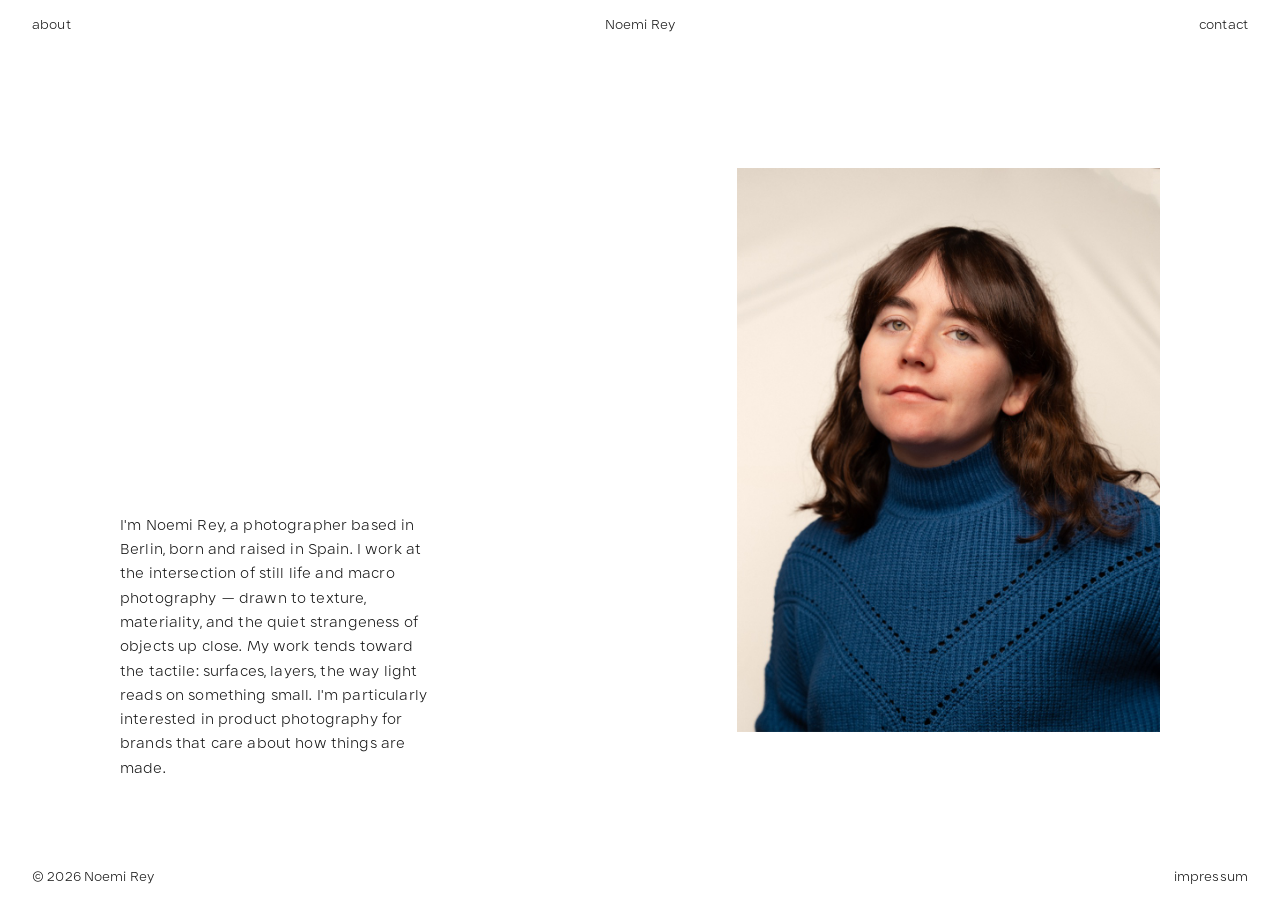
==== noemirey.com/about.html @ 8682de55 "Add files via upload" ====
<!DOCTYPE html>
<html lang="en">
<head>
  <meta charset="UTF-8">
  <meta name="viewport" content="width=device-width, initial-scale=1.0">
  <title>Noemi Rey — About</title>
  <link rel="stylesheet" href="style.css">
</head>
<body>
  <nav>
    <a href="about.html">about</a>
    <a href="index.html" class="nav-title">Noemi Rey</a>
    <a href="contact.html">contact</a>
  </nav>

  <main class="about-layout">
    <div class="about-text">
      <p>I'm Noemi Rey, a photographer based in Berlin, born and raised in Spain.
      I work at the intersection of still life and macro photography — drawn to
      texture, materiality, and the quiet strangeness of objects up close. My
      work tends toward the tactile: surfaces, layers, the way light reads on
      something small. I'm particularly interested in product photography for
      brands that care about how things are made.</p>
    </div>
    <div class="about-portrait">
      <img src="assets/index/portrait.jpg" alt="Noemi Rey">
    </div>
  </main>

  <footer>
    <span>© 2026 Noemi Rey</span>
    <a href="impressum.html">impressum</a>
  </footer>
</body>
</html>
---- noemirey.com/style.css ----
/* ─── Fonts ──────────────────────────────────────────────────────────────── */
@font-face { font-family:'Karst'; src:url('assets/fonts/Karst-Light.woff2') format('woff2'),url('assets/fonts/Karst-Light.ttf') format('truetype'); font-weight:300; }
@font-face { font-family:'Karst'; src:url('assets/fonts/Karst-Regular.woff2') format('woff2'),url('assets/fonts/Karst-Regular.ttf') format('truetype'); font-weight:400; }
@font-face { font-family:'Karst'; src:url('assets/fonts/Karst-Medium.woff2') format('woff2'),url('assets/fonts/Karst-Medium.ttf') format('truetype'); font-weight:500; }
@font-face { font-family:'Karst'; src:url('assets/fonts/Karst-Bold.woff2') format('woff2'),url('assets/fonts/Karst-Bold.ttf') format('truetype'); font-weight:700; }
@font-face { font-family:'Karst'; src:url('assets/fonts/Karst-ExtraBold.woff2') format('woff2'),url('assets/fonts/Karst-ExtraBold.ttf') format('truetype'); font-weight:800; }

/* ─── Reset ───────────────────────────────────────────────────────────────── */
*, *::before, *::after { box-sizing: border-box; margin: 0; padding: 0; }

/* ─── Tokens ──────────────────────────────────────────────────────────────── */
:root {
  --nav-h:    48px;
  --footer-h: 48px;
  --margin:   120px;
  --gap:      10px;
  --col-w:    14vw;
  --inner-h:  calc(100vh - 2 * var(--margin) - var(--nav-h) - var(--footer-h));
}

/* ─── Base ────────────────────────────────────────────────────────────────── */
html { font-size: 14.3px; }

body {
  font-family: 'Karst', Georgia, serif;
  font-weight: 300;
  background: #fff;
  color: #111;
  overflow: hidden;
}

a { color: inherit; text-decoration: none; }

/* ─── Nav ─────────────────────────────────────────────────────────────────── */
nav {
  position: fixed;
  inset: 0 0 auto 0;
  z-index: 100;
  height: var(--nav-h);
  display: flex;
  align-items: center;
  justify-content: space-between;
  padding: 0 32px;
  background: #fff;
  font-size: 13px;
  font-weight: 300;
  letter-spacing: 0.01em;
}
nav a { transition: opacity .2s; }
nav a:hover { opacity: .4; }
.nav-title { position: absolute; left: 50%; transform: translateX(-50%); }

/* ─── Footer ──────────────────────────────────────────────────────────────── */
footer {
  position: fixed;
  inset: auto 0 0 0;
  z-index: 100;
  height: var(--footer-h);
  display: flex;
  align-items: center;
  justify-content: space-between;
  padding: 0 32px;
  background: #fff;
  font-size: 13px;
  font-weight: 300;
  letter-spacing: 0.01em;
}
footer a { transition: opacity .2s; }
footer a:hover { opacity: .4; }

/* ═══════════════════════════════════════════════════════════════════════════
   INDEX GALLERY
   One obra per viewport. Scroll-snap centers each obra.
   Smooth scroll for gentle feel.
═══════════════════════════════════════════════════════════════════════════ */
.index-gallery {
  height: 100vh;
  overflow-y: scroll;
  overflow-x: hidden;
  scroll-snap-type: y mandatory;
  scroll-behavior: smooth;
}

/* Every obra: full viewport height, content centered */
.obra {
  display: flex;
  justify-content: center;
  align-items: center;
  width: 100%;
  height: 100vh;
  flex-shrink: 0;
  padding: var(--nav-h) var(--col-w) var(--footer-h);  /* top clears nav, bottom clears footer, sides set column */
  scroll-snap-align: center;
  scroll-snap-stop: normal;              /* normal = smooth deceleration */
}

/* Images inside obra */
.obra img {
  display: block;
  width: 100%;
  height: 100%;
  object-fit: cover;
}
.obra a { display: block; overflow: hidden; transition: opacity .25s; }
.obra a:hover { opacity: .85; }

/* ── Individual image sizes */
.obra__s23    { aspect-ratio: 3/4; width: calc((100vw - 2*var(--col-w)) / 3); }
.obra__s23--xs { aspect-ratio: 3/4; width: calc((100vw - 2*var(--col-w)) / 3 * 0.9); }
.obra__s23--l  { aspect-ratio: 3/4; width: calc((100vw - 2*var(--col-w)) / 3 * 1.05); }
.obra__s32    { aspect-ratio: 3/2; width: calc((100vw - 2*var(--col-w)) * 0.6); }

/* ── Fila 2: trio */
.obra__trio {
  display: grid;
  grid-template-columns: 1fr 1fr 1fr;
  gap: 52px;
  width: calc(100vw - 2*var(--col-w));
}
.obra__trio a { aspect-ratio: 3/4; }

/* ── Fila 5: duo — both images same height, widths from ratio
   H × (4/3 + 3/4) = H × 25/12 = ref_width - gap
   H = (ref_width - gap) × 12/25   × 1.15 scale */
.obra__duo {
  display: flex;
  align-items: center;
  gap: var(--col-w);
  overflow: visible;
}
.obra__duo a {
  display: block;
  overflow: hidden;
  flex: 0 0 auto;
  height: calc((100vw - 3*var(--col-w)) * 12 / 25 * 1.15);
  transition: opacity .25s;
}
.obra__duo a:hover { opacity: .85; }
.obra__duo--land { aspect-ratio: 4/3; width: auto; }
.obra__duo--port { aspect-ratio: 3/4; width: auto; }
.obra__duo img   { display: block; width: 100%; height: 100%; object-fit: cover; }

/* ── Fila 6: XXL bleed — original width, section taller than viewport.
   scroll-snap disabled on this section (JS toggles it). */
.obra--bleed {
  align-items: flex-start;
  /* Same horizontal padding as other obras */
  padding: 0 var(--col-w);
  /* Height = image natural height + same top/bottom margin as other obras.
     Other obras are 100vh with content centered → margin each side ≈ (100vh - img_h) / 2.
     For bleed we add an explicit top and bottom gap equal to half a viewport
     so the entry/exit feel identical to other rows. */
  padding-top: calc(25vh - var(--nav-h) / 4);
  padding-bottom: 25vh;
  height: auto;
  min-height: 100vh;
}
.obra__xxl {
  aspect-ratio: 3/4;
  width: calc((100vw - 2*var(--col-w)) * 1.05);
  overflow: hidden;
  flex-shrink: 0;
}
.obra__xxl img { display: block; width: 100%; height: 100%; object-fit: cover; }

/* When snap is disabled on the gallery, free scroll is active */
.index-gallery.snap-off {
  scroll-snap-type: none;
}

/* ═══════════════════════════════════════════════════════════════════════════
   PROJECT PAGES — fixed full-viewport frame, no scroll
═══════════════════════════════════════════════════════════════════════════ */
.project-layout {
  position: fixed;
  inset: 0;
  display: flex;
  align-items: center;
  justify-content: space-between;
  padding: var(--margin);
  overflow: hidden;
  background: #fff;
}

/* ── Thumb column (project-01, 02)
   3 rows of 3:4 portrait, 2 thumbs per row.
   3 × (w × 4/3) + 2 × gap = inner-h  →  w = (inner-h - 2×gap) / 4  */
.project-thumbs {
  flex: 0 0 auto;
  height: var(--inner-h);
  display: flex;
  flex-direction: column;
  gap: var(--gap);
}
.thumb-row {
  flex: 0 0 auto;
  display: flex;
  gap: var(--gap);
}
.thumb {
  display: block;
  overflow: hidden;
  cursor: pointer;
  flex: 0 0 auto;
  width: calc((var(--inner-h) - 2*var(--gap)) / 4);
}
.thumb.is-portrait  { aspect-ratio: 3/4; }
.thumb.is-landscape { aspect-ratio: 4/3; }
.thumb img {
  display: block; width: 100%; height: 100%; object-fit: cover; transition: opacity .2s;
}
.thumb:hover img, .thumb.active img { opacity: .65; }

/* ── project-03 thumb layout
   Left col:  6 × 3:2  →  h = (inner-h - 5×gap)/6,  w = h×3/2
   Right col: 3 × 2:3  →  h = (inner-h - 2×gap)/3,  w = h×2/3  */
.project-thumbs--p03 {
  flex: 0 0 auto;
  height: var(--inner-h);
  display: flex;
  gap: var(--gap);
}
.thumb-col--land {
  display: flex;
  flex-direction: column;
  gap: var(--gap);
  height: 100%;
  width: calc((var(--inner-h) - 5*var(--gap)) / 6 * 3 / 2);
}
.thumb-col--land .thumb {
  width: 100%;
  height: calc((var(--inner-h) - 5*var(--gap)) / 6);
  aspect-ratio: 3/2;
}
.thumb-col--port {
  display: flex;
  flex-direction: column;
  gap: var(--gap);
  height: 100%;
  width: calc((var(--inner-h) - 2*var(--gap)) / 3 * 2 / 3);
}
.thumb-col--port .thumb {
  width: 100%;
  height: calc((var(--inner-h) - 2*var(--gap)) / 3);
  aspect-ratio: 2/3;
}

/* ── Spacer + featured */
.project-spacer { flex: 1 1 auto; }

.project-featured {
  flex: 0 0 auto;
  height: var(--inner-h);
  display: flex;
  align-items: center;
}
.featured-box {
  height: 100%;
  width: auto;
  overflow: hidden;
  transition: aspect-ratio .3s ease;
}
.featured-box.is-portrait  { aspect-ratio: 3/4; }
.featured-box.is-landscape { aspect-ratio: 3/2; }
.featured-box img {
  display: block; width: 100%; height: 100%; object-fit: cover; transition: opacity .15s;
}
.featured-box img.is-loading { opacity: 0; }

/* project-03: restore 2:3 and 3:2 ratios */
.p03 .featured-box.is-portrait  { aspect-ratio: 2/3; }
.p03 .featured-box.is-landscape { aspect-ratio: 3/2; }

/* project-04: 1 landscape (3:2) solo row + 7 portrait (2:3) thumbs, 4 rows
   landscape_h + 4×portrait_h + 4×gap = inner-h, both share width w
   w×2/3 + 4×(w×3/2) + 4×gap = inner-h  →  w = (inner-h - 4×gap) × 3/20 */
.p04 .thumb              { width: calc((var(--inner-h) - 4*var(--gap)) * 3 / 20); }
.p04 .thumb.is-portrait  { aspect-ratio: 2/3; }
.p04 .thumb.is-landscape { aspect-ratio: 3/2; }
.p04 .featured-box.is-portrait { aspect-ratio: 2/3; }

/* ═══════════════════════════════════════════════════════════════════════════
   ABOUT
═══════════════════════════════════════════════════════════════════════════ */
.about-layout {
  position: fixed;
  inset: 0;
  display: flex;
  align-items: center;
  justify-content: space-between;
  padding: var(--margin);
  background: #fff;
}

/* Text: bottom-left, like thumb column lower area */
.about-text {
  align-self: flex-end;
  padding-bottom: 0;
  max-width: 320px;
}
.about-text p {
  font-weight: 300;
  line-height: 1.7;
  letter-spacing: .01em;
}

/* Portrait: same position/size as project featured viewer */
.about-portrait {
  flex: 0 0 auto;
  height: var(--inner-h);
  display: flex;
  align-items: center;
}
.about-portrait img {
  display: block;
  height: 100%;
  width: auto;
  aspect-ratio: 3/4;
  object-fit: cover;
}

/* ═══════════════════════════════════════════════════════════════════════════
   CONTACT
═══════════════════════════════════════════════════════════════════════════ */
.contact-layout {
  position: fixed;
  inset: 0;
  display: flex;
  align-items: flex-end;
  justify-content: center;
  padding-bottom: var(--margin);
}
.contact-layout a {
  font-size: 1.5rem;   /* 50% larger than base (1rem = 14.3px → 1.5rem = 21.45px) */
  font-weight: 300;
  letter-spacing: .01em;
  border-bottom: 1px solid #111;
  padding-bottom: 2px;
  transition: opacity .2s;
}
.contact-layout a:hover { opacity: .4; }

/* ═══════════════════════════════════════════════════════════════════════════
   IMPRESSUM
═══════════════════════════════════════════════════════════════════════════ */
.impressum-layout {
  min-height: 100vh;
  padding: calc(var(--nav-h) + var(--margin)) var(--margin) var(--margin);
  max-width: 560px;
}
.impressum-layout h1 {
  font-size: 1.3rem;
  font-weight: 500;
  margin-bottom: 24px;
}
.impressum-layout h2 {
  font-size: 1rem;
  font-weight: 500;
  margin: 28px 0 8px;
}
.impressum-layout p {
  font-weight: 300;
  line-height: 1.7;
  letter-spacing: .01em;
  margin-bottom: 4px;
}
.impressum-layout a { border-bottom: 1px solid currentColor; transition: opacity .2s; }
.impressum-layout a:hover { opacity: .4; }


/* ═══════════════════════════════════════════════════════════════════════════
   RESPONSIVE - TABLET (Landscape & Portrait up to 1024px)
═══════════════════════════════════════════════════════════════════════════ */
@media (max-width: 1024px) {
  :root {
    --margin: 60px;
    --col-w: 8vw;
  }
  .obra__trio {
    gap: 20px;
  }
  .project-layout, .about-layout {
    padding: var(--margin);
  }
  nav, footer {
    padding: 0 24px;
  }

  /* Alturas dinámicas para centrado perfecto ignorando la UI de Safari/Chrome */
  .index-gallery {
    height: 100vh;
    height: 100dvh;
  }
  .obra {
    height: 100vh;
    height: 100dvh;
  }
  .obra--bleed {
    min-height: 100vh;
    min-height: 100dvh;
  }
}

/* ═══════════════════════════════════════════════════════════════════════════
   RESPONSIVE - MOBILE (max-width: 768px)
═══════════════════════════════════════════════════════════════════════════ */
@media (max-width: 768px) {
  :root {
    --margin: 24px;
    --nav-h: 60px;
    --footer-h: 40px;
  }

  nav, footer {
    padding: 0 20px;
  }

  /* --- INDEX GALLERY --- */
  .obra {
    padding: var(--nav-h) 20px var(--footer-h);
  }
  
  /* Restricciones cruzadas de max-height y max-width para garantizar 
     que nunca desbordan ni en vertical ni en horizontal (landscape) */
  .obra__s23 { 
    width: 85vw; 
    max-height: calc(100vh - var(--nav-h) - 40px);
    max-width: calc((100vh - var(--nav-h) - 40px) * 3 / 4);
    max-height: calc(100dvh - var(--nav-h) - 40px);
    max-width: calc((100dvh - var(--nav-h) - 40px) * 3 / 4);
  }
  .obra__s23--xs { 
    width: 65vw; 
    max-height: calc(80vh - var(--nav-h) - 40px);
    max-width: calc((80vh - var(--nav-h) - 40px) * 3 / 4);
    max-height: calc(80dvh - var(--nav-h) - 40px);
    max-width: calc((80dvh - var(--nav-h) - 40px) * 3 / 4);
  }
  .obra__s23--l { 
    width: 95vw; 
    max-height: calc(100vh - var(--nav-h) - 20px);
    max-width: calc((100vh - var(--nav-h) - 20px) * 3 / 4);
    max-height: calc(100dvh - var(--nav-h) - 20px);
    max-width: calc((100dvh - var(--nav-h) - 20px) * 3 / 4);
  }
  .obra__s32 { 
    width: 95vw; 
    max-height: calc(100vh - var(--nav-h) - 40px);
    max-width: calc((100vh - var(--nav-h) - 40px) * 3 / 2);
    max-height: calc(100dvh - var(--nav-h) - 40px);
    max-width: calc((100dvh - var(--nav-h) - 40px) * 3 / 2);
  }

  /* Trio: Scroll horizontal nativo */
  .obra__trio {
    display: flex;
    width: 100vw;
    overflow-x: auto;
    padding: 0 20px;
    gap: 16px;
    scroll-snap-type: x mandatory;
    align-items: center;
  }
  .obra__trio a {
    flex: 0 0 75vw;
    max-height: calc(100vh - var(--nav-h) - 40px);
    max-height: calc(100dvh - var(--nav-h) - 40px);
    scroll-snap-align: center;
  }

  /* Duo: Apilado vertical ajustado para no romper el aspecto horizontal */
  .obra__duo {
    flex-direction: column;
    width: 100%;
    gap: 16px;
    justify-content: center;
    align-items: center;
  }
  .obra__duo a {
    width: 85vw;
    height: auto;
    max-height: calc((100vh - var(--nav-h) - 40px) / 2);
    max-height: calc((100dvh - var(--nav-h) - 40px) / 2);
  }

  .obra--bleed {
    padding-left: 0;
    padding-right: 0;
  }
  .obra__xxl {
    width: 100vw;
  }

  /* --- PROJECT PAGES --- */
  .project-layout {
    flex-direction: column;
    padding: calc(var(--nav-h) + 20px) 20px var(--footer-h);
    justify-content: flex-start;
  }
  
  .project-featured {
    width: 100%;
    height: 55vh;
    height: 55dvh;
    margin-bottom: 20px;
    justify-content: center;
  }
  .featured-box {
    height: 100%;
    width: 100%;
    display: flex;
    justify-content: center;
  }
  .featured-box img {
    width: 100%;
    height: 100%;
    object-fit: contain;
  }

  .project-spacer {
    display: none;
  }

  /* Thumbs: Wrapper flex centrado. 
     Al ocupar 100% copia milimetricamente los márgenes del featured-box */
  .project-thumbs, .project-thumbs--p03 {
    flex-direction: row;
    flex-wrap: wrap; 
    justify-content: center;
    align-items: center;
    width: 100%;
    height: auto;
    padding-bottom: 10px;
    gap: 10px;
  }
  .thumb-row {
    flex-direction: row;
    justify-content: center;
    gap: 10px;
  }
  .thumb {
    width: auto;
    height: 60px;
  }

  .thumb-col--land, .thumb-col--port {
    flex-direction: row;
    flex-wrap: wrap;
    justify-content: center;
    height: auto;
    width: auto;
  }
  .thumb-col--land .thumb, .thumb-col--port .thumb {
    height: 60px;
    width: auto;
  }
  .p04 .thumb {
    height: 60px;
    width: auto;
  }

  /* --- ABOUT PAGE --- */
  .about-layout {
    position: static;
    flex-direction: column;
    padding: calc(var(--nav-h) + 40px) 20px 40px;
    height: auto;
    min-height: 100vh;
    min-height: 100dvh;
    justify-content: flex-start;
    gap: 40px;
  }
  .about-portrait {
    order: 1;
    width: 100%;
    height: auto;
    justify-content: center;
  }
  .about-portrait img {
    width: 100%;
    height: auto;
    max-height: 50vh;
    max-height: 50dvh;
  }
  .about-text {
    order: 2;
    max-width: 100%;
  }

  /* --- CONTACT PAGE --- */
  .contact-layout {
    padding-bottom: 60px;
  }

  /* --- IMPRESSUM PAGE --- */
  .impressum-layout {
    padding: calc(var(--nav-h) + 40px) 20px 40px;
    max-width: 100%;
  }
}
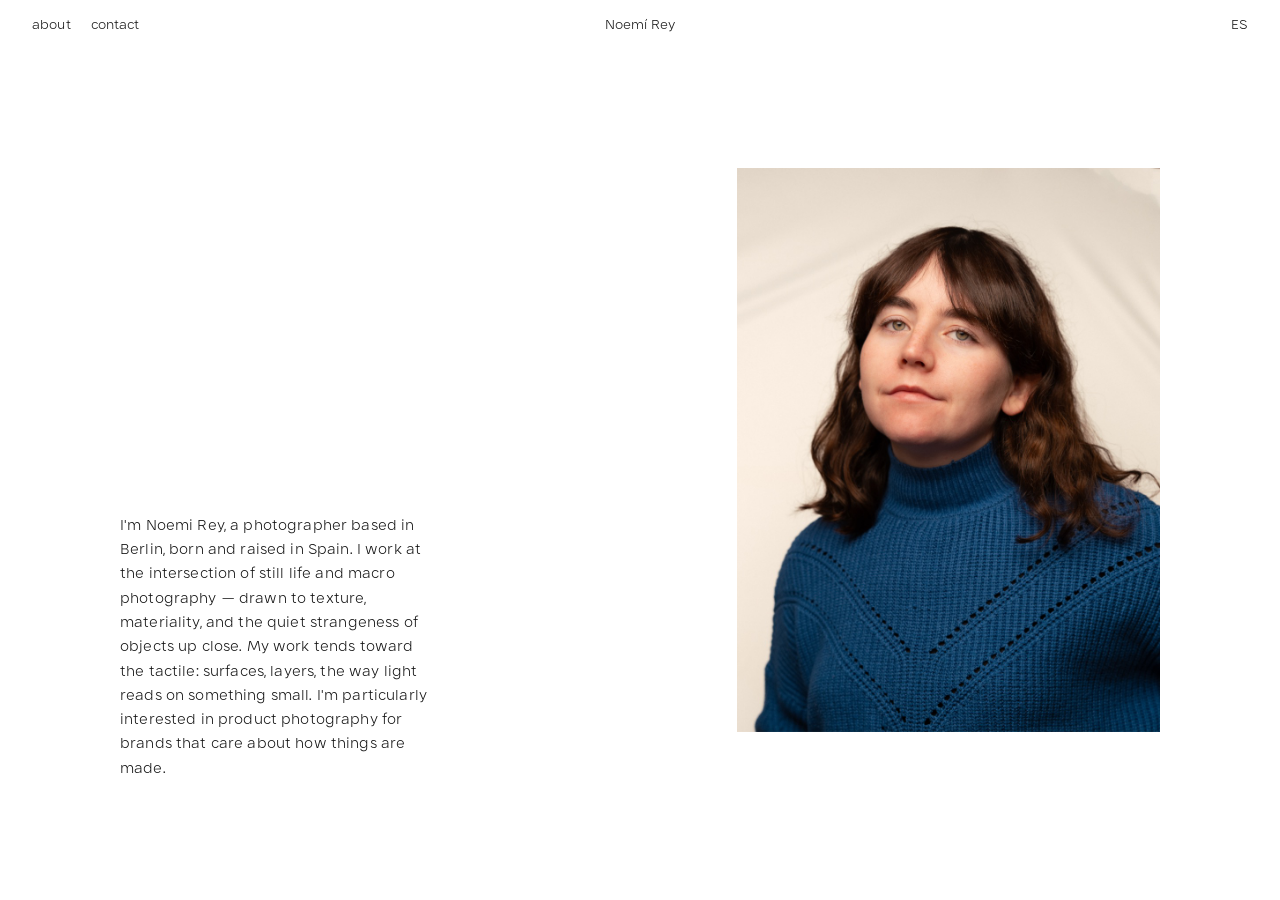
==== commit d3091982: "feat: rebuild home as wedding photography page Replaces the still life scroll-snap gallery with a lo" ====
--- a/noemirey.com/about.html
+++ b/noemirey.com/about.html
@@ -3,14 +3,29 @@
 <head>
   <meta charset="UTF-8">
   <meta name="viewport" content="width=device-width, initial-scale=1.0">
-  <title>Noemi Rey — About</title>
+  <title>Noemí Rey — About</title>
+  <meta property="og:type" content="website">
+  <meta property="og:title" content="Noemí Rey — Wedding Photographer in Ibiza">
+  <meta property="og:description" content="Documentary wedding photography in Ibiza. Warm, cinematic, honest.">
+  <meta property="og:url" content="https://noemirey.com/about.html">
+  <meta property="og:image" content="https://noemirey.com/assets/wedding/hero.jpg">
+  <meta name="twitter:card" content="summary_large_image">
+  <meta name="twitter:image" content="https://noemirey.com/assets/wedding/hero.jpg">
+  <link rel="icon" href="assets/favicon.ico" sizes="48x48">
+  <link rel="icon" type="image/svg+xml" href="assets/favicon.svg">
+  <link rel="apple-touch-icon" href="assets/apple-touch-icon.png">
   <link rel="stylesheet" href="style.css">
 </head>
 <body>
   <nav>
-    <a href="about.html">about</a>
-    <a href="index.html" class="nav-title">Noemi Rey</a>
-    <a href="contact.html">contact</a>
+    <div class="nav-left">
+      <a href="about.html">about</a>
+      <a href="contact.html">contact</a>
+    </div>
+    <a href="index.html" class="nav-title">Noemí Rey</a>
+    <div class="nav-right">
+      <span class="nav-lang">ES</span>
+    </div>
   </nav>
 
   <main class="about-layout">
--- a/noemirey.com/style.css
+++ b/noemirey.com/style.css
@@ -1,8 +1,6 @@
 /* ─── Fonts ──────────────────────────────────────────────────────────────── */
+/* Only Light (300) and ExtraBold (800) files exist in assets/fonts */
 @font-face { font-family:'Karst'; src:url('assets/fonts/Karst-Light.woff2') format('woff2'),url('assets/fonts/Karst-Light.ttf') format('truetype'); font-weight:300; }
-@font-face { font-family:'Karst'; src:url('assets/fonts/Karst-Regular.woff2') format('woff2'),url('assets/fonts/Karst-Regular.ttf') format('truetype'); font-weight:400; }
-@font-face { font-family:'Karst'; src:url('assets/fonts/Karst-Medium.woff2') format('woff2'),url('assets/fonts/Karst-Medium.ttf') format('truetype'); font-weight:500; }
-@font-face { font-family:'Karst'; src:url('assets/fonts/Karst-Bold.woff2') format('woff2'),url('assets/fonts/Karst-Bold.ttf') format('truetype'); font-weight:700; }
 @font-face { font-family:'Karst'; src:url('assets/fonts/Karst-ExtraBold.woff2') format('woff2'),url('assets/fonts/Karst-ExtraBold.ttf') format('truetype'); font-weight:800; }
 
 /* ─── Reset ───────────────────────────────────────────────────────────────── */
@@ -16,6 +14,8 @@
   --gap:      10px;
   --col-w:    14vw;
   --inner-h:  calc(100vh - 2 * var(--margin) - var(--nav-h) - var(--footer-h));
+  --wh-margin: clamp(24px, 6vw, 80px);
+  --serif: 'Cormorant Garamond', Georgia, serif;
 }
 
 /* ─── Base ────────────────────────────────────────────────────────────────── */
@@ -26,7 +26,7 @@
   font-weight: 300;
   background: #fff;
   color: #111;
-  overflow: hidden;
+  overflow-x: hidden; /* was overflow:hidden — fixed so wedding home scrolls correctly */
 }
 
 a { color: inherit; text-decoration: none; }
@@ -49,12 +49,12 @@
 nav a { transition: opacity .2s; }
 nav a:hover { opacity: .4; }
 .nav-title { position: absolute; left: 50%; transform: translateX(-50%); }
+.nav-left { display: flex; gap: 20px; }
+.nav-right { display: flex; align-items: center; }
+.nav-lang { cursor: default; }
 
 /* ─── Footer ──────────────────────────────────────────────────────────────── */
 footer {
-  position: fixed;
-  inset: auto 0 0 0;
-  z-index: 100;
   height: var(--footer-h);
   display: flex;
   align-items: center;
@@ -69,103 +69,191 @@
 footer a:hover { opacity: .4; }
 
 /* ═══════════════════════════════════════════════════════════════════════════
-   INDEX GALLERY
-   One obra per viewport. Scroll-snap centers each obra.
-   Smooth scroll for gentle feel.
+   WEDDING HOME
 ═══════════════════════════════════════════════════════════════════════════ */
-.index-gallery {
-  height: 100vh;
-  overflow-y: scroll;
-  overflow-x: hidden;
-  scroll-snap-type: y mandatory;
-  scroll-behavior: smooth;
-}
-
-/* Every obra: full viewport height, content centered */
-.obra {
-  display: flex;
-  justify-content: center;
-  align-items: center;
+.wh {
+  padding-top: var(--nav-h);
+}
+
+/* ── Hero */
+.wh-hero {
+  position: relative;
   width: 100%;
-  height: 100vh;
-  flex-shrink: 0;
-  padding: var(--nav-h) var(--col-w) var(--footer-h);  /* top clears nav, bottom clears footer, sides set column */
-  scroll-snap-align: center;
-  scroll-snap-stop: normal;              /* normal = smooth deceleration */
-}
-
-/* Images inside obra */
-.obra img {
-  display: block;
+  height: 88vh;
+  overflow: hidden;
+}
+.wh-hero img {
   width: 100%;
   height: 100%;
   object-fit: cover;
-}
-.obra a { display: block; overflow: hidden; transition: opacity .25s; }
-.obra a:hover { opacity: .85; }
-
-/* ── Individual image sizes */
-.obra__s23    { aspect-ratio: 3/4; width: calc((100vw - 2*var(--col-w)) / 3); }
-.obra__s23--xs { aspect-ratio: 3/4; width: calc((100vw - 2*var(--col-w)) / 3 * 0.9); }
-.obra__s23--l  { aspect-ratio: 3/4; width: calc((100vw - 2*var(--col-w)) / 3 * 1.05); }
-.obra__s32    { aspect-ratio: 3/2; width: calc((100vw - 2*var(--col-w)) * 0.6); }
-
-/* ── Fila 2: trio */
-.obra__trio {
+  object-position: center 30%;
+  display: block;
+}
+.wh-hero__title {
+  position: absolute;
+  bottom: 0;
+  left: 0;
+  right: 0;
+  padding: 0 var(--wh-margin) 48px;
+  font-family: var(--serif);
+  font-style: italic;
+  font-weight: 400;
+  font-size: clamp(2.6rem, 5.2vw, 5rem);
+  line-height: 1.05;
+  color: #111;
+}
+.wh-hero__title em { font-style: italic; }
+
+/* ── Intro */
+.wh-intro {
+  max-width: 540px;
+  margin: 72px auto;
+  padding: 0 var(--wh-margin);
+  text-align: center;
+}
+.wh-intro__tagline {
+  font-size: 0.9rem;
+  letter-spacing: 0.04em;
+  margin-bottom: 28px;
+}
+.wh-intro p {
+  font-size: 0.9rem;
+  line-height: 1.8;
+  letter-spacing: 0.01em;
+}
+.wh-intro p + p { margin-top: 16px; }
+
+/* ── Trio */
+.wh-trio {
   display: grid;
   grid-template-columns: 1fr 1fr 1fr;
-  gap: 52px;
-  width: calc(100vw - 2*var(--col-w));
-}
-.obra__trio a { aspect-ratio: 3/4; }
-
-/* ── Fila 5: duo — both images same height, widths from ratio
-   H × (4/3 + 3/4) = H × 25/12 = ref_width - gap
-   H = (ref_width - gap) × 12/25   × 1.15 scale */
-.obra__duo {
-  display: flex;
-  align-items: center;
-  gap: var(--col-w);
-  overflow: visible;
-}
-.obra__duo a {
+  gap: 6px;
+  padding: 0 var(--wh-margin);
+  margin-bottom: 96px;
+}
+.wh-trio__item {
+  overflow: hidden;
+  aspect-ratio: 3/4;
+}
+.wh-trio__item img {
+  width: 100%;
+  height: 100%;
+  object-fit: cover;
   display: block;
+}
+
+/* ── Based in Ibiza */
+.wh-based {
+  text-align: center;
+  max-width: 400px;
+  margin: 0 auto 96px;
+  padding: 0 24px;
+}
+.wh-based__heading {
+  font-size: 0.9rem;
+  font-weight: 300;
+  letter-spacing: 0.05em;
+  margin-bottom: 24px;
+}
+.wh-based p {
+  font-size: 0.9rem;
+  line-height: 1.8;
+  letter-spacing: 0.01em;
+}
+
+/* ── Moment sections (Getting ready / Ceremony / Dinner and party) */
+.wh-moment {
+  display: grid;
+  grid-template-columns: 1fr 1fr;
+  grid-template-areas: "img text";
+  margin-bottom: 80px;
+  padding: 0 var(--wh-margin);
+  align-items: center;
+  gap: 0;
+}
+.wh-moment--img-right {
+  grid-template-areas: "text img";
+}
+.wh-moment__img {
+  grid-area: img;
   overflow: hidden;
-  flex: 0 0 auto;
-  height: calc((100vw - 3*var(--col-w)) * 12 / 25 * 1.15);
-  transition: opacity .25s;
-}
-.obra__duo a:hover { opacity: .85; }
-.obra__duo--land { aspect-ratio: 4/3; width: auto; }
-.obra__duo--port { aspect-ratio: 3/4; width: auto; }
-.obra__duo img   { display: block; width: 100%; height: 100%; object-fit: cover; }
-
-/* ── Fila 6: XXL bleed — original width, section taller than viewport.
-   scroll-snap disabled on this section (JS toggles it). */
-.obra--bleed {
-  align-items: flex-start;
-  /* Same horizontal padding as other obras */
-  padding: 0 var(--col-w);
-  /* Height = image natural height + same top/bottom margin as other obras.
-     Other obras are 100vh with content centered → margin each side ≈ (100vh - img_h) / 2.
-     For bleed we add an explicit top and bottom gap equal to half a viewport
-     so the entry/exit feel identical to other rows. */
-  padding-top: calc(25vh - var(--nav-h) / 4);
-  padding-bottom: 25vh;
-  height: auto;
-  min-height: 100vh;
-}
-.obra__xxl {
+}
+.wh-moment__img img {
+  width: 100%;
   aspect-ratio: 3/4;
-  width: calc((100vw - 2*var(--col-w)) * 1.05);
+  object-fit: cover;
+  display: block;
+}
+.wh-moment__text {
+  grid-area: text;
+  display: flex;
+  flex-direction: column;
+  align-items: center;
+  justify-content: center;
+  padding: 48px 40px;
+  text-align: center;
+}
+.wh-moment__heading {
+  font-family: var(--serif);
+  font-style: italic;
+  font-weight: 400;
+  font-size: clamp(2rem, 3.2vw, 3rem);
+  line-height: 1.1;
+  margin-bottom: 20px;
+}
+.wh-moment__heading em { font-style: italic; }
+.wh-moment__body {
+  font-size: 0.88rem;
+  line-height: 1.85;
+  letter-spacing: 0.01em;
+  max-width: 300px;
+}
+
+/* ── CTA */
+.wh-cta {
+  text-align: center;
+  max-width: 560px;
+  margin: 0 auto 0;
+  padding: 80px 24px 88px;
+}
+.wh-cta__pre {
+  font-size: 0.85rem;
+  letter-spacing: 0.04em;
+  margin-bottom: 20px;
+}
+.wh-cta__title {
+  font-family: var(--serif);
+  font-style: italic;
+  font-weight: 400;
+  font-size: clamp(1.5rem, 2.6vw, 2.3rem);
+  line-height: 1.35;
+  margin-bottom: 32px;
+}
+.wh-cta__title em { font-style: italic; }
+.wh-cta__link {
+  font-size: 0.88rem;
+  letter-spacing: 0.03em;
+  border-bottom: 1px solid #111;
+  padding-bottom: 2px;
+  transition: opacity .2s;
+}
+.wh-cta__link:hover { opacity: .4; }
+
+/* ── Strip */
+.wh-strip {
+  display: flex;
+  gap: 0;
+  overflow-x: hidden;
+}
+.wh-strip__item {
+  flex: 0 0 calc(100% / 4.3);
   overflow: hidden;
-  flex-shrink: 0;
-}
-.obra__xxl img { display: block; width: 100%; height: 100%; object-fit: cover; }
-
-/* When snap is disabled on the gallery, free scroll is active */
-.index-gallery.snap-off {
-  scroll-snap-type: none;
+}
+.wh-strip__item img {
+  display: block;
+  width: 100%;
+  height: 340px;
+  object-fit: cover;
 }
 
 /* ═══════════════════════════════════════════════════════════════════════════
@@ -182,9 +270,7 @@
   background: #fff;
 }
 
-/* ── Thumb column (project-01, 02)
-   3 rows of 3:4 portrait, 2 thumbs per row.
-   3 × (w × 4/3) + 2 × gap = inner-h  →  w = (inner-h - 2×gap) / 4  */
+/* ── Thumb column (project-01, 02) */
 .project-thumbs {
   flex: 0 0 auto;
   height: var(--inner-h);
@@ -211,9 +297,7 @@
 }
 .thumb:hover img, .thumb.active img { opacity: .65; }
 
-/* ── project-03 thumb layout
-   Left col:  6 × 3:2  →  h = (inner-h - 5×gap)/6,  w = h×3/2
-   Right col: 3 × 2:3  →  h = (inner-h - 2×gap)/3,  w = h×2/3  */
+/* ── project-03 thumb layout */
 .project-thumbs--p03 {
   flex: 0 0 auto;
   height: var(--inner-h);
@@ -267,13 +351,9 @@
 }
 .featured-box img.is-loading { opacity: 0; }
 
-/* project-03: restore 2:3 and 3:2 ratios */
 .p03 .featured-box.is-portrait  { aspect-ratio: 2/3; }
 .p03 .featured-box.is-landscape { aspect-ratio: 3/2; }
 
-/* project-04: 1 landscape (3:2) solo row + 7 portrait (2:3) thumbs, 4 rows
-   landscape_h + 4×portrait_h + 4×gap = inner-h, both share width w
-   w×2/3 + 4×(w×3/2) + 4×gap = inner-h  →  w = (inner-h - 4×gap) × 3/20 */
 .p04 .thumb              { width: calc((var(--inner-h) - 4*var(--gap)) * 3 / 20); }
 .p04 .thumb.is-portrait  { aspect-ratio: 2/3; }
 .p04 .thumb.is-landscape { aspect-ratio: 3/2; }
@@ -291,8 +371,6 @@
   padding: var(--margin);
   background: #fff;
 }
-
-/* Text: bottom-left, like thumb column lower area */
 .about-text {
   align-self: flex-end;
   padding-bottom: 0;
@@ -303,8 +381,6 @@
   line-height: 1.7;
   letter-spacing: .01em;
 }
-
-/* Portrait: same position/size as project featured viewer */
 .about-portrait {
   flex: 0 0 auto;
   height: var(--inner-h);
@@ -331,7 +407,7 @@
   padding-bottom: var(--margin);
 }
 .contact-layout a {
-  font-size: 1.5rem;   /* 50% larger than base (1rem = 14.3px → 1.5rem = 21.45px) */
+  font-size: 1.5rem;
   font-weight: 300;
   letter-spacing: .01em;
   border-bottom: 1px solid #111;
@@ -350,12 +426,12 @@
 }
 .impressum-layout h1 {
   font-size: 1.3rem;
-  font-weight: 500;
+  font-weight: 800;
   margin-bottom: 24px;
 }
 .impressum-layout h2 {
   font-size: 1rem;
-  font-weight: 500;
+  font-weight: 800;
   margin: 28px 0 8px;
 }
 .impressum-layout p {
@@ -367,17 +443,14 @@
 .impressum-layout a { border-bottom: 1px solid currentColor; transition: opacity .2s; }
 .impressum-layout a:hover { opacity: .4; }
 
-
 /* ═══════════════════════════════════════════════════════════════════════════
-   RESPONSIVE - TABLET (Landscape & Portrait up to 1024px)
+   RESPONSIVE — TABLET (max-width: 1024px)
 ═══════════════════════════════════════════════════════════════════════════ */
 @media (max-width: 1024px) {
   :root {
     --margin: 60px;
     --col-w: 8vw;
-  }
-  .obra__trio {
-    gap: 20px;
+    --wh-margin: 40px;
   }
   .project-layout, .about-layout {
     padding: var(--margin);
@@ -385,119 +458,81 @@
   nav, footer {
     padding: 0 24px;
   }
-
-  /* Alturas dinámicas para centrado perfecto ignorando la UI de Safari/Chrome */
-  .index-gallery {
-    height: 100vh;
-    height: 100dvh;
-  }
-  .obra {
-    height: 100vh;
-    height: 100dvh;
-  }
-  .obra--bleed {
-    min-height: 100vh;
-    min-height: 100dvh;
-  }
+  .wh-trio { gap: 4px; }
+  .wh-moment__text { padding: 32px 24px; }
 }
 
 /* ═══════════════════════════════════════════════════════════════════════════
-   RESPONSIVE - MOBILE (max-width: 768px)
+   RESPONSIVE — MOBILE (max-width: 768px)
 ═══════════════════════════════════════════════════════════════════════════ */
 @media (max-width: 768px) {
   :root {
     --margin: 24px;
     --nav-h: 60px;
     --footer-h: 40px;
+    --wh-margin: 20px;
   }
 
   nav, footer {
     padding: 0 20px;
   }
-
-  /* --- INDEX GALLERY --- */
-  .obra {
-    padding: var(--nav-h) 20px var(--footer-h);
-  }
-  
-  /* Restricciones cruzadas de max-height y max-width para garantizar 
-     que nunca desbordan ni en vertical ni en horizontal (landscape) */
-  .obra__s23 { 
-    width: 85vw; 
-    max-height: calc(100vh - var(--nav-h) - 40px);
-    max-width: calc((100vh - var(--nav-h) - 40px) * 3 / 4);
-    max-height: calc(100dvh - var(--nav-h) - 40px);
-    max-width: calc((100dvh - var(--nav-h) - 40px) * 3 / 4);
-  }
-  .obra__s23--xs { 
-    width: 65vw; 
-    max-height: calc(80vh - var(--nav-h) - 40px);
-    max-width: calc((80vh - var(--nav-h) - 40px) * 3 / 4);
-    max-height: calc(80dvh - var(--nav-h) - 40px);
-    max-width: calc((80dvh - var(--nav-h) - 40px) * 3 / 4);
-  }
-  .obra__s23--l { 
-    width: 95vw; 
-    max-height: calc(100vh - var(--nav-h) - 20px);
-    max-width: calc((100vh - var(--nav-h) - 20px) * 3 / 4);
-    max-height: calc(100dvh - var(--nav-h) - 20px);
-    max-width: calc((100dvh - var(--nav-h) - 20px) * 3 / 4);
-  }
-  .obra__s32 { 
-    width: 95vw; 
-    max-height: calc(100vh - var(--nav-h) - 40px);
-    max-width: calc((100vh - var(--nav-h) - 40px) * 3 / 2);
-    max-height: calc(100dvh - var(--nav-h) - 40px);
-    max-width: calc((100dvh - var(--nav-h) - 40px) * 3 / 2);
-  }
-
-  /* Trio: Scroll horizontal nativo */
-  .obra__trio {
-    display: flex;
-    width: 100vw;
+  .nav-left { gap: 16px; }
+
+  /* ── Wedding home ── */
+  .wh-hero { height: 75vh; height: 75dvh; }
+  .wh-hero__title {
+    font-size: clamp(2rem, 8vw, 3rem);
+    padding: 0 20px 32px;
+  }
+
+  .wh-intro { margin: 48px auto; }
+
+  .wh-trio {
+    grid-template-columns: 1fr;
+    gap: 4px;
+    padding: 0 var(--wh-margin);
+    margin-bottom: 64px;
+  }
+  .wh-trio__item { aspect-ratio: 4/3; }
+
+  .wh-based { margin-bottom: 64px; }
+
+  .wh-moment {
+    grid-template-columns: 1fr;
+    grid-template-areas:
+      "img"
+      "text";
+    padding: 0 var(--wh-margin);
+    margin-bottom: 56px;
+  }
+  .wh-moment--img-right {
+    grid-template-areas:
+      "img"
+      "text";
+  }
+  .wh-moment__img img { aspect-ratio: 4/3; }
+  .wh-moment__text { padding: 28px 0; }
+  .wh-moment__body { max-width: 100%; }
+
+  .wh-cta { padding: 56px 24px 64px; }
+
+  .wh-strip {
     overflow-x: auto;
-    padding: 0 20px;
-    gap: 16px;
+    -webkit-overflow-scrolling: touch;
     scroll-snap-type: x mandatory;
-    align-items: center;
-  }
-  .obra__trio a {
-    flex: 0 0 75vw;
-    max-height: calc(100vh - var(--nav-h) - 40px);
-    max-height: calc(100dvh - var(--nav-h) - 40px);
-    scroll-snap-align: center;
-  }
-
-  /* Duo: Apilado vertical ajustado para no romper el aspecto horizontal */
-  .obra__duo {
-    flex-direction: column;
-    width: 100%;
-    gap: 16px;
-    justify-content: center;
-    align-items: center;
-  }
-  .obra__duo a {
-    width: 85vw;
-    height: auto;
-    max-height: calc((100vh - var(--nav-h) - 40px) / 2);
-    max-height: calc((100dvh - var(--nav-h) - 40px) / 2);
-  }
-
-  .obra--bleed {
-    padding-left: 0;
-    padding-right: 0;
-  }
-  .obra__xxl {
-    width: 100vw;
-  }
-
-  /* --- PROJECT PAGES --- */
+  }
+  .wh-strip__item {
+    flex: 0 0 80vw;
+    scroll-snap-align: start;
+  }
+  .wh-strip__item img { height: 220px; }
+
+  /* ── Project pages ── */
   .project-layout {
     flex-direction: column;
     padding: calc(var(--nav-h) + 20px) 20px var(--footer-h);
     justify-content: flex-start;
   }
-  
   .project-featured {
     width: 100%;
     height: 55vh;
@@ -516,16 +551,10 @@
     height: 100%;
     object-fit: contain;
   }
-
-  .project-spacer {
-    display: none;
-  }
-
-  /* Thumbs: Wrapper flex centrado. 
-     Al ocupar 100% copia milimetricamente los márgenes del featured-box */
+  .project-spacer { display: none; }
   .project-thumbs, .project-thumbs--p03 {
     flex-direction: row;
-    flex-wrap: wrap; 
+    flex-wrap: wrap;
     justify-content: center;
     align-items: center;
     width: 100%;
@@ -538,11 +567,7 @@
     justify-content: center;
     gap: 10px;
   }
-  .thumb {
-    width: auto;
-    height: 60px;
-  }
-
+  .thumb { width: auto; height: 60px; }
   .thumb-col--land, .thumb-col--port {
     flex-direction: row;
     flex-wrap: wrap;
@@ -550,16 +575,10 @@
     height: auto;
     width: auto;
   }
-  .thumb-col--land .thumb, .thumb-col--port .thumb {
-    height: 60px;
-    width: auto;
-  }
-  .p04 .thumb {
-    height: 60px;
-    width: auto;
-  }
-
-  /* --- ABOUT PAGE --- */
+  .thumb-col--land .thumb, .thumb-col--port .thumb { height: 60px; width: auto; }
+  .p04 .thumb { height: 60px; width: auto; }
+
+  /* ── About page ── */
   .about-layout {
     position: static;
     flex-direction: column;
@@ -582,17 +601,12 @@
     max-height: 50vh;
     max-height: 50dvh;
   }
-  .about-text {
-    order: 2;
-    max-width: 100%;
-  }
-
-  /* --- CONTACT PAGE --- */
-  .contact-layout {
-    padding-bottom: 60px;
-  }
-
-  /* --- IMPRESSUM PAGE --- */
+  .about-text { order: 2; max-width: 100%; }
+
+  /* ── Contact page ── */
+  .contact-layout { padding-bottom: 60px; }
+
+  /* ── Impressum ── */
   .impressum-layout {
     padding: calc(var(--nav-h) + 40px) 20px 40px;
     max-width: 100%;
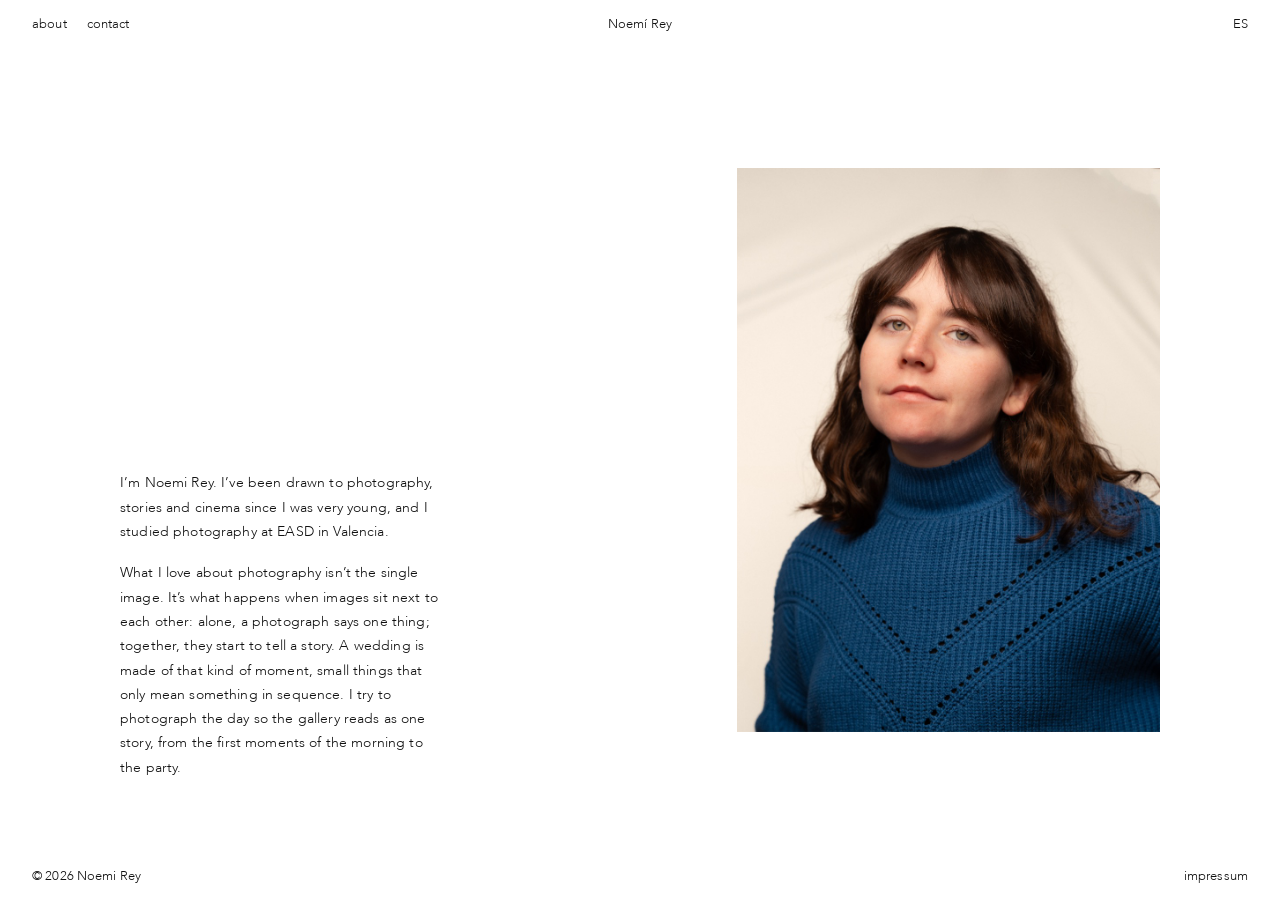
==== commit 83bf447d: "About: nuevo texto de presentación (dos párrafos) y separación entre párrafos Co-Authored-By: Claude" ====
--- a/noemirey.com/about.html
+++ b/noemirey.com/about.html
@@ -30,12 +30,8 @@
 
   <main class="about-layout">
     <div class="about-text">
-      <p>I'm Noemi Rey, a photographer based in Berlin, born and raised in Spain.
-      I work at the intersection of still life and macro photography — drawn to
-      texture, materiality, and the quiet strangeness of objects up close. My
-      work tends toward the tactile: surfaces, layers, the way light reads on
-      something small. I'm particularly interested in product photography for
-      brands that care about how things are made.</p>
+      <p>I’m Noemi Rey. I’ve been drawn to photography, stories and cinema since I was very young, and I studied photography at EASD in Valencia.</p>
+      <p>What I love about photography isn’t the single image. It’s what happens when images sit next to each other: alone, a photograph says one thing; together, they start to tell a story. A wedding is made of that kind of moment, small things that only mean something in sequence. I try to photograph the day so the gallery reads as one story, from the first moments of the morning to the party.</p>
     </div>
     <div class="about-portrait">
       <img src="assets/index/portrait.jpg" alt="Noemi Rey">
--- a/noemirey.com/style.css
+++ b/noemirey.com/style.css
@@ -1,7 +1,9 @@
 /* ─── Fonts ──────────────────────────────────────────────────────────────── */
-/* Only Light (300) and ExtraBold (800) files exist in assets/fonts */
-@font-face { font-family:'Karst'; src:url('assets/fonts/Karst-Light.woff2') format('woff2'),url('assets/fonts/Karst-Light.ttf') format('truetype'); font-weight:300; }
-@font-face { font-family:'Karst'; src:url('assets/fonts/Karst-ExtraBold.woff2') format('woff2'),url('assets/fonts/Karst-ExtraBold.ttf') format('truetype'); font-weight:800; }
+@font-face { font-family:'Avenir'; src:url('assets/fonts/avenir-light.woff2') format('woff2'); font-weight:300; font-display:swap; }
+@font-face { font-family:'Avenir'; src:url('assets/fonts/avenir-book.woff2') format('woff2'); font-weight:400; font-display:swap; }
+@font-face { font-family:'Avenir'; src:url('assets/fonts/avenir-medium.woff2') format('woff2'); font-weight:500; font-display:swap; }
+@font-face { font-family:'Avenir'; src:url('assets/fonts/avenir-black.woff2') format('woff2'); font-weight:800; font-display:swap; }
+@font-face { font-family:'Happy Time'; src:url('assets/fonts/happy-time.woff2') format('woff2'); font-weight:400; font-style:italic; font-display:swap; }
 
 /* ─── Reset ───────────────────────────────────────────────────────────────── */
 *, *::before, *::after { box-sizing: border-box; margin: 0; padding: 0; }
@@ -14,20 +16,23 @@
   --gap:      10px;
   --col-w:    14vw;
   --inner-h:  calc(100vh - 2 * var(--margin) - var(--nav-h) - var(--footer-h));
-  --wh-margin: clamp(24px, 6vw, 80px);
-  --serif: 'Cormorant Garamond', Georgia, serif;
+  --wh-margin: clamp(32px, 5vw, 72px);
+  --serif: 'Happy Time', Georgia, serif;
 }
 
 /* ─── Base ────────────────────────────────────────────────────────────────── */
 html { font-size: 14.3px; }
 
 body {
-  font-family: 'Karst', Georgia, serif;
+  font-family: 'Avenir', Helvetica, Arial, sans-serif;
   font-weight: 300;
   background: #fff;
   color: #111;
-  overflow-x: hidden; /* was overflow:hidden — fixed so wedding home scrolls correctly */
-}
+  overflow-x: hidden;
+}
+
+/* Home page: body overflow hidden so the snap container controls scrolling */
+body.home { overflow: hidden; }
 
 a { color: inherit; text-decoration: none; }
 
@@ -51,10 +56,24 @@
 .nav-title { position: absolute; left: 50%; transform: translateX(-50%); }
 .nav-left { display: flex; gap: 20px; }
 .nav-right { display: flex; align-items: center; }
-.nav-lang { cursor: default; }
+.nav-lang {
+  background: none;
+  border: 0;
+  padding: 0;
+  font: inherit;
+  letter-spacing: inherit;
+  color: inherit;
+  cursor: pointer;
+  transition: opacity .2s;
+}
+.nav-lang:hover { opacity: .4; }
+.nav-lang:focus-visible { outline: 1px solid currentColor; outline-offset: 4px; }
 
 /* ─── Footer ──────────────────────────────────────────────────────────────── */
 footer {
+  position: fixed;
+  inset: auto 0 0 0;
+  z-index: 100;
   height: var(--footer-h);
   display: flex;
   align-items: center;
@@ -69,121 +88,160 @@
 footer a:hover { opacity: .4; }
 
 /* ═══════════════════════════════════════════════════════════════════════════
-   WEDDING HOME
+   WEDDING HOME — scroll-snap, one section per viewport
 ═══════════════════════════════════════════════════════════════════════════ */
+
+/* Scroll container */
 .wh {
-  padding-top: var(--nav-h);
-}
-
-/* ── Hero */
+  height: 100vh;
+  height: 100dvh;
+  overflow-y: scroll;
+  overflow-x: hidden;
+  scroll-snap-type: y mandatory;
+  scroll-behavior: smooth;
+}
+
+/* Every section = one full viewport */
+.wh-hero,
+.wh-intro,
+.wh-trio,
+.wh-based,
+.wh-moment,
+.wh-cta,
+.wh-strip {
+  height: 100vh;
+  height: 100dvh;
+  flex-shrink: 0;
+  scroll-snap-align: start;
+  scroll-snap-stop: always;
+}
+
+/* ── Hero ── full-bleed photo + title overlay */
 .wh-hero {
   position: relative;
-  width: 100%;
-  height: 88vh;
+  display: flex;
+  flex-direction: column;
+  align-items: center;
+  padding-top: var(--nav-h);
+  padding-bottom: var(--footer-h);
   overflow: hidden;
 }
 .wh-hero img {
-  width: 100%;
-  height: 100%;
-  object-fit: cover;
-  object-position: center 30%;
   display: block;
+  width: auto;
+  height: auto;
+  max-height: calc((100dvh - var(--nav-h) - var(--footer-h)) * 0.88);
+  max-width: 40%;
 }
 .wh-hero__title {
   position: absolute;
-  bottom: 0;
+  bottom: var(--footer-h);
   left: 0;
   right: 0;
-  padding: 0 var(--wh-margin) 48px;
+  text-align: center;
   font-family: var(--serif);
   font-style: italic;
   font-weight: 400;
-  font-size: clamp(2.6rem, 5.2vw, 5rem);
-  line-height: 1.05;
-  color: #111;
-}
-.wh-hero__title em { font-style: italic; }
-
-/* ── Intro */
+  font-size: clamp(2.5rem, 6vw, 7rem);
+  line-height: 1;
+  color: #444;
+}
+
+/* ── Intro ── text only, vertically centered */
 .wh-intro {
-  max-width: 540px;
-  margin: 72px auto;
-  padding: 0 var(--wh-margin);
+  display: flex;
+  flex-direction: column;
+  align-items: center;
+  justify-content: center;
   text-align: center;
+  padding: var(--nav-h) clamp(48px, 15vw, 220px) var(--footer-h);
 }
 .wh-intro__tagline {
   font-size: 0.9rem;
-  letter-spacing: 0.04em;
-  margin-bottom: 28px;
+  letter-spacing: 0.05em;
+  margin-bottom: 36px;
 }
 .wh-intro p {
   font-size: 0.9rem;
-  line-height: 1.8;
-  letter-spacing: 0.01em;
+  line-height: 1.9;
+  max-width: 520px;
 }
 .wh-intro p + p { margin-top: 16px; }
 
-/* ── Trio */
+/* ── Trio ── three portrait photos at natural ratio */
 .wh-trio {
-  display: grid;
-  grid-template-columns: 1fr 1fr 1fr;
-  gap: 6px;
-  padding: 0 var(--wh-margin);
-  margin-bottom: 96px;
+  display: flex;
+  align-items: center;
+  justify-content: center;
+  gap: 8px;
+  padding: var(--nav-h) var(--wh-margin) var(--footer-h);
 }
 .wh-trio__item {
-  overflow: hidden;
-  aspect-ratio: 3/4;
+  flex: 1;
+  display: flex;
+  align-items: center;
+  justify-content: center;
+  min-width: 0;
+  height: calc(100vh - var(--nav-h) - var(--footer-h));
+  height: calc(100dvh - var(--nav-h) - var(--footer-h));
 }
 .wh-trio__item img {
-  width: 100%;
-  height: 100%;
-  object-fit: cover;
   display: block;
-}
-
-/* ── Based in Ibiza */
+  max-height: 100%;
+  max-width: 100%;
+  width: auto;
+  height: auto;
+}
+
+/* ── Based in Ibiza ── text only, vertically centered */
 .wh-based {
+  display: flex;
+  flex-direction: column;
+  align-items: center;
+  justify-content: center;
   text-align: center;
-  max-width: 400px;
-  margin: 0 auto 96px;
-  padding: 0 24px;
+  padding: var(--nav-h) 24px var(--footer-h);
 }
 .wh-based__heading {
   font-size: 0.9rem;
   font-weight: 300;
-  letter-spacing: 0.05em;
-  margin-bottom: 24px;
+  letter-spacing: 0.06em;
+  margin-bottom: 32px;
 }
 .wh-based p {
   font-size: 0.9rem;
-  line-height: 1.8;
-  letter-spacing: 0.01em;
-}
-
-/* ── Moment sections (Getting ready / Ceremony / Dinner and party) */
+  line-height: 1.9;
+  max-width: 380px;
+}
+
+/* ── Moment sections ── photo at natural ratio + text */
 .wh-moment {
   display: grid;
   grid-template-columns: 1fr 1fr;
   grid-template-areas: "img text";
-  margin-bottom: 80px;
-  padding: 0 var(--wh-margin);
-  align-items: center;
-  gap: 0;
-}
-.wh-moment--img-right {
-  grid-template-areas: "text img";
-}
+  padding-top: var(--nav-h);
+  padding-bottom: var(--footer-h);
+}
+.wh-moment--img-right { grid-template-areas: "text img"; }
+
 .wh-moment__img {
   grid-area: img;
+  display: flex;
+  align-items: center;
+  justify-content: center;
+  padding: 24px 20px;
   overflow: hidden;
 }
 .wh-moment__img img {
-  width: 100%;
-  aspect-ratio: 3/4;
-  object-fit: cover;
   display: block;
-}
+  /* Natural aspect ratio — max-height/width contain it without cropping */
+  max-height: calc(100vh - var(--nav-h) - var(--footer-h) - 48px);
+  max-height: calc(100dvh - var(--nav-h) - var(--footer-h) - 48px);
+  max-width: 100%;
+  width: auto;
+  height: auto;
+}
+
 .wh-moment__text {
   grid-area: text;
   display: flex;
@@ -197,39 +255,39 @@
   font-family: var(--serif);
   font-style: italic;
   font-weight: 400;
-  font-size: clamp(2rem, 3.2vw, 3rem);
+  font-size: clamp(2rem, 3.2vw, 3.2rem);
   line-height: 1.1;
-  margin-bottom: 20px;
-}
-.wh-moment__heading em { font-style: italic; }
+  margin-bottom: 24px;
+}
 .wh-moment__body {
   font-size: 0.88rem;
-  line-height: 1.85;
-  letter-spacing: 0.01em;
+  line-height: 1.9;
   max-width: 300px;
 }
 
-/* ── CTA */
+/* ── CTA ── text only, vertically centered */
 .wh-cta {
+  display: flex;
+  flex-direction: column;
+  align-items: center;
+  justify-content: center;
   text-align: center;
-  max-width: 560px;
-  margin: 0 auto 0;
-  padding: 80px 24px 88px;
+  padding: var(--nav-h) 24px var(--footer-h);
 }
 .wh-cta__pre {
   font-size: 0.85rem;
-  letter-spacing: 0.04em;
-  margin-bottom: 20px;
+  letter-spacing: 0.05em;
+  margin-bottom: 24px;
 }
 .wh-cta__title {
   font-family: var(--serif);
   font-style: italic;
   font-weight: 400;
-  font-size: clamp(1.5rem, 2.6vw, 2.3rem);
+  font-size: clamp(1.6rem, 2.8vw, 2.6rem);
   line-height: 1.35;
-  margin-bottom: 32px;
-}
-.wh-cta__title em { font-style: italic; }
+  margin-bottom: 36px;
+  max-width: 520px;
+}
 .wh-cta__link {
   font-size: 0.88rem;
   letter-spacing: 0.03em;
@@ -239,21 +297,41 @@
 }
 .wh-cta__link:hover { opacity: .4; }
 
-/* ── Strip */
+/* ── Strip ── landscape photos at natural 4:3 ratio */
 .wh-strip {
   display: flex;
-  gap: 0;
-  overflow-x: hidden;
-}
+  align-items: center;
+  gap: clamp(12px, 1.5vw, 24px);
+  padding: var(--nav-h) clamp(16px, 3vw, 40px) var(--footer-h);
+  overflow-x: auto;
+  scrollbar-width: none;
+}
+.wh-strip::-webkit-scrollbar { display: none; }
 .wh-strip__item {
-  flex: 0 0 calc(100% / 4.3);
+  flex: 0 0 auto;
+  height: calc((100dvh - var(--nav-h) - var(--footer-h)) * 0.72);
+  aspect-ratio: 4/3;
   overflow: hidden;
 }
 .wh-strip__item img {
   display: block;
   width: 100%;
-  height: 340px;
+  height: 100%;
+  /* Container is exactly 4:3, images are 4:3 → no cropping */
   object-fit: cover;
+}
+
+/* ── Desktop: ajustes hechos en Design (referencia 1440×900) ──────────────
+   Título del hero 56 px por encima del pie · CTA = 730 px (≈81 % de pantalla).
+   El resto de secciones siguen a pantalla completa con snap.               */
+@media (min-width: 769px) {
+  .wh-hero__title { bottom: calc(var(--footer-h) + 56px); }
+
+  .wh-cta {
+    height: auto;
+    min-height: 81.12vh;
+    min-height: 81.12dvh;
+  }
 }
 
 /* ═══════════════════════════════════════════════════════════════════════════
@@ -270,7 +348,6 @@
   background: #fff;
 }
 
-/* ── Thumb column (project-01, 02) */
 .project-thumbs {
   flex: 0 0 auto;
   height: var(--inner-h);
@@ -297,7 +374,6 @@
 }
 .thumb:hover img, .thumb.active img { opacity: .65; }
 
-/* ── project-03 thumb layout */
 .project-thumbs--p03 {
   flex: 0 0 auto;
   height: var(--inner-h);
@@ -329,7 +405,6 @@
   aspect-ratio: 2/3;
 }
 
-/* ── Spacer + featured */
 .project-spacer { flex: 1 1 auto; }
 
 .project-featured {
@@ -381,6 +456,7 @@
   line-height: 1.7;
   letter-spacing: .01em;
 }
+.about-text p + p { margin-top: 1.2em; }
 .about-portrait {
   flex: 0 0 auto;
   height: var(--inner-h);
@@ -421,7 +497,7 @@
 ═══════════════════════════════════════════════════════════════════════════ */
 .impressum-layout {
   min-height: 100vh;
-  padding: calc(var(--nav-h) + var(--margin)) var(--margin) var(--margin);
+  padding: calc(var(--nav-h) + var(--margin)) var(--margin) calc(var(--footer-h) + var(--margin));
   max-width: 560px;
 }
 .impressum-layout h1 {
@@ -450,14 +526,10 @@
   :root {
     --margin: 60px;
     --col-w: 8vw;
-    --wh-margin: 40px;
-  }
-  .project-layout, .about-layout {
-    padding: var(--margin);
-  }
-  nav, footer {
-    padding: 0 24px;
-  }
+    --wh-margin: 32px;
+  }
+  .project-layout, .about-layout { padding: var(--margin); }
+  nav, footer { padding: 0 24px; }
   .wh-trio { gap: 4px; }
   .wh-moment__text { padding: 32px 24px; }
 }
@@ -468,64 +540,108 @@
 @media (max-width: 768px) {
   :root {
     --margin: 24px;
-    --nav-h: 60px;
+    --nav-h: 52px;
     --footer-h: 40px;
     --wh-margin: 20px;
   }
 
-  nav, footer {
-    padding: 0 20px;
-  }
+  nav, footer { padding: 0 20px; }
   .nav-left { gap: 16px; }
 
-  /* ── Wedding home ── */
-  .wh-hero { height: 75vh; height: 75dvh; }
-  .wh-hero__title {
-    font-size: clamp(2rem, 8vw, 3rem);
-    padding: 0 20px 32px;
-  }
-
-  .wh-intro { margin: 48px auto; }
-
+  /* ── Wedding home on mobile: natural scroll, no snap ── */
+  body.home { overflow-x: hidden; overflow-y: auto; }
+
+  .wh {
+    height: auto;
+    overflow-y: visible;
+    scroll-snap-type: none;
+  }
+
+  .wh-hero,
+  .wh-intro,
+  .wh-trio,
+  .wh-based,
+  .wh-moment,
+  .wh-cta,
+  .wh-strip {
+    height: auto;
+    min-height: 100svh;
+    scroll-snap-align: none;
+    scroll-snap-stop: normal;
+  }
+
+  /* Hero: keep full-screen on mobile, allow photo to scale */
+  .wh-hero { height: 100svh; }
+  .wh-hero img { max-width: 80%; }
+
+  /* Intro / Based / CTA: auto height */
+  .wh-intro,
+  .wh-based,
+  .wh-cta {
+    min-height: 0;
+    padding: calc(var(--nav-h) + 48px) 32px calc(var(--footer-h) + 48px);
+  }
+
+  /* Trio: horizontal scroll strip */
   .wh-trio {
-    grid-template-columns: 1fr;
+    min-height: 0;
+    padding: var(--nav-h) 0 var(--footer-h);
+    overflow-x: auto;
+    -webkit-overflow-scrolling: touch;
+    scroll-snap-type: x mandatory;
+    justify-content: flex-start;
     gap: 4px;
-    padding: 0 var(--wh-margin);
-    margin-bottom: 64px;
-  }
-  .wh-trio__item { aspect-ratio: 4/3; }
-
-  .wh-based { margin-bottom: 64px; }
-
+    height: 100svh;
+  }
+  .wh-trio__item {
+    flex: 0 0 78vw;
+    height: calc(100svh - var(--nav-h) - var(--footer-h));
+    scroll-snap-align: center;
+  }
+
+  /* Moments: image stacks above text */
   .wh-moment {
     grid-template-columns: 1fr;
     grid-template-areas:
       "img"
       "text";
-    padding: 0 var(--wh-margin);
-    margin-bottom: 56px;
+    padding: var(--nav-h) 0 var(--footer-h);
   }
   .wh-moment--img-right {
     grid-template-areas:
       "img"
       "text";
   }
-  .wh-moment__img img { aspect-ratio: 4/3; }
-  .wh-moment__text { padding: 28px 0; }
+  .wh-moment__img {
+    padding: 16px var(--wh-margin);
+    height: 58svh;
+  }
+  .wh-moment__img img {
+    max-height: 100%;
+    max-width: 100%;
+  }
+  .wh-moment__text {
+    height: auto;
+    min-height: 0;
+    padding: 28px var(--wh-margin) 32px;
+  }
   .wh-moment__body { max-width: 100%; }
 
-  .wh-cta { padding: 56px 24px 64px; }
-
+  /* Strip: horizontal scroll */
   .wh-strip {
+    min-height: 0;
+    height: auto;
+    padding: 0;
     overflow-x: auto;
     -webkit-overflow-scrolling: touch;
     scroll-snap-type: x mandatory;
+    gap: 4px;
   }
   .wh-strip__item {
-    flex: 0 0 80vw;
+    flex: 0 0 85vw;
+    height: 56vw; /* 85vw at 4:3 ≈ 64vw, slightly taller crop */
     scroll-snap-align: start;
   }
-  .wh-strip__item img { height: 220px; }
 
   /* ── Project pages ── */
   .project-layout {
@@ -536,7 +652,6 @@
   .project-featured {
     width: 100%;
     height: 55vh;
-    height: 55dvh;
     margin-bottom: 20px;
     justify-content: center;
   }
@@ -546,11 +661,7 @@
     display: flex;
     justify-content: center;
   }
-  .featured-box img {
-    width: 100%;
-    height: 100%;
-    object-fit: contain;
-  }
+  .featured-box img { width: 100%; height: 100%; object-fit: contain; }
   .project-spacer { display: none; }
   .project-thumbs, .project-thumbs--p03 {
     flex-direction: row;
@@ -562,11 +673,7 @@
     padding-bottom: 10px;
     gap: 10px;
   }
-  .thumb-row {
-    flex-direction: row;
-    justify-content: center;
-    gap: 10px;
-  }
+  .thumb-row { flex-direction: row; justify-content: center; gap: 10px; }
   .thumb { width: auto; height: 60px; }
   .thumb-col--land, .thumb-col--port {
     flex-direction: row;
@@ -582,24 +689,17 @@
   .about-layout {
     position: static;
     flex-direction: column;
-    padding: calc(var(--nav-h) + 40px) 20px 40px;
+    padding: calc(var(--nav-h) + 40px) 20px calc(var(--footer-h) + 40px);
     height: auto;
     min-height: 100vh;
-    min-height: 100dvh;
     justify-content: flex-start;
     gap: 40px;
   }
   .about-portrait {
-    order: 1;
-    width: 100%;
-    height: auto;
-    justify-content: center;
+    order: 1; width: 100%; height: auto; justify-content: center;
   }
   .about-portrait img {
-    width: 100%;
-    height: auto;
-    max-height: 50vh;
-    max-height: 50dvh;
+    width: 100%; height: auto; max-height: 50vh;
   }
   .about-text { order: 2; max-width: 100%; }
 
@@ -608,7 +708,7 @@
 
   /* ── Impressum ── */
   .impressum-layout {
-    padding: calc(var(--nav-h) + 40px) 20px 40px;
+    padding: calc(var(--nav-h) + 40px) 20px calc(var(--footer-h) + 40px);
     max-width: 100%;
   }
 }
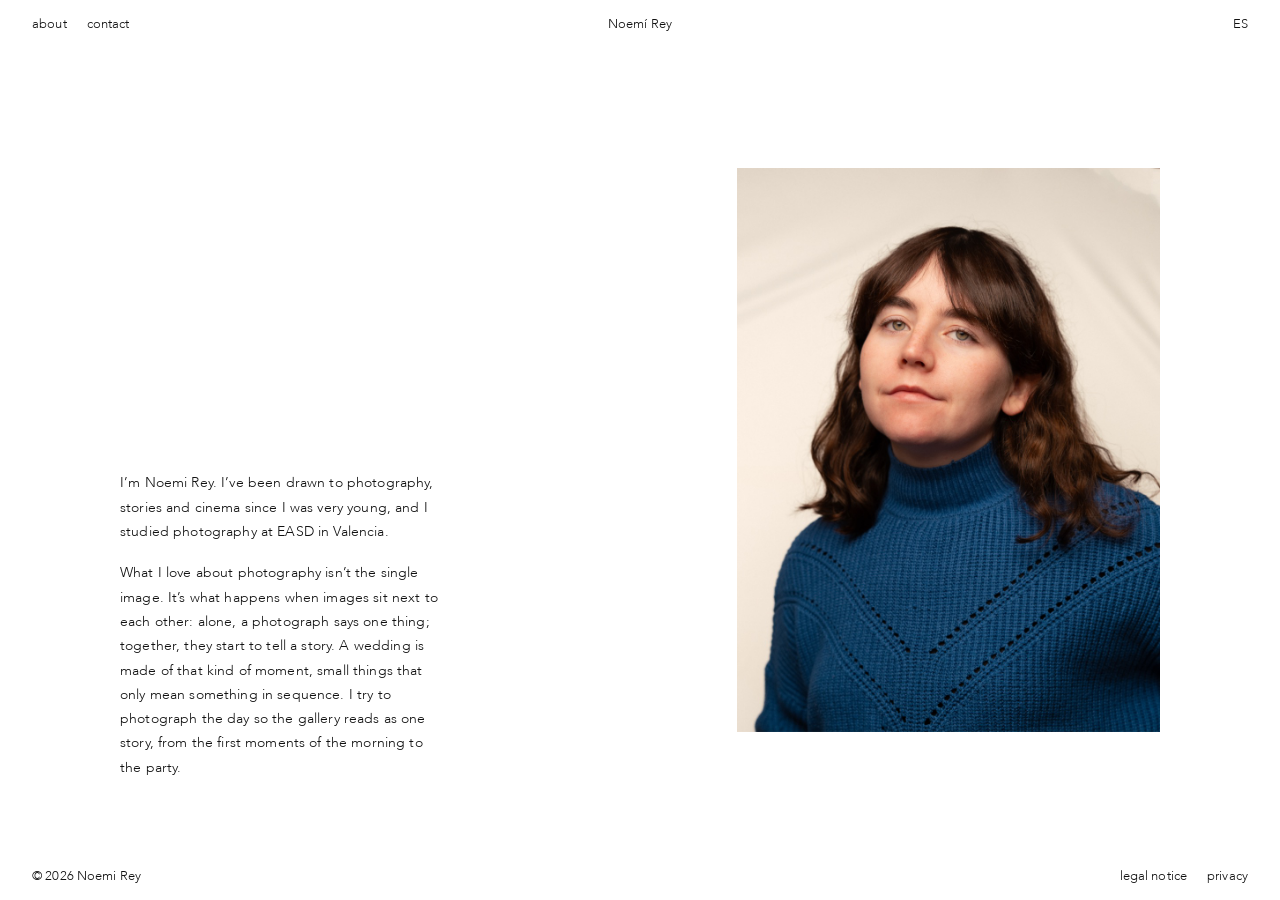
==== commit 809c9af0: "Aviso legal (LSSI) y política de privacidad en lugar del impressum alemán - legal.html: aviso legal " ====
--- a/noemirey.com/about.html
+++ b/noemirey.com/about.html
@@ -19,19 +19,19 @@
 <body>
   <nav>
     <div class="nav-left">
-      <a href="about.html">about</a>
-      <a href="contact.html">contact</a>
+      <a href="about.html" data-i18n="nav.about">about</a>
+      <a href="contact.html" data-i18n="nav.contact">contact</a>
     </div>
     <a href="index.html" class="nav-title">Noemí Rey</a>
     <div class="nav-right">
-      <span class="nav-lang">ES</span>
+      <button type="button" class="nav-lang" id="lang-toggle" lang="es" aria-label="Cambiar a español">ES</button>
     </div>
   </nav>
 
   <main class="about-layout">
     <div class="about-text">
-      <p>I’m Noemi Rey. I’ve been drawn to photography, stories and cinema since I was very young, and I studied photography at EASD in Valencia.</p>
-      <p>What I love about photography isn’t the single image. It’s what happens when images sit next to each other: alone, a photograph says one thing; together, they start to tell a story. A wedding is made of that kind of moment, small things that only mean something in sequence. I try to photograph the day so the gallery reads as one story, from the first moments of the morning to the party.</p>
+      <p data-i18n="about.p1">I’m Noemi Rey. I’ve been drawn to photography, stories and cinema since I was very young, and I studied photography at EASD in Valencia.</p>
+      <p data-i18n="about.p2">What I love about photography isn’t the single image. It’s what happens when images sit next to each other: alone, a photograph says one thing; together, they start to tell a story. A wedding is made of that kind of moment, small things that only mean something in sequence. I try to photograph the day so the gallery reads as one story, from the first moments of the morning to the party.</p>
     </div>
     <div class="about-portrait">
       <img src="assets/index/portrait.jpg" alt="Noemi Rey">
@@ -40,7 +40,12 @@
 
   <footer>
     <span>© 2026 Noemi Rey</span>
-    <a href="impressum.html">impressum</a>
+    <span class="footer-links">
+      <a href="legal.html" data-i18n="footer.legal">legal notice</a>
+      <a href="privacy.html" data-i18n="footer.privacy">privacy</a>
+    </span>
   </footer>
+
+  <script src="lang.js" defer></script>
 </body>
 </html>
--- a/noemirey.com/style.css
+++ b/noemirey.com/style.css
@@ -84,6 +84,7 @@
   font-weight: 300;
   letter-spacing: 0.01em;
 }
+.footer-links { display: flex; gap: 20px; }
 footer a { transition: opacity .2s; }
 footer a:hover { opacity: .4; }
 
@@ -474,50 +475,124 @@
 /* ═══════════════════════════════════════════════════════════════════════════
    CONTACT
 ═══════════════════════════════════════════════════════════════════════════ */
-.contact-layout {
-  position: fixed;
-  inset: 0;
-  display: flex;
-  align-items: flex-end;
-  justify-content: center;
-  padding-bottom: var(--margin);
-}
-.contact-layout a {
-  font-size: 1.5rem;
-  font-weight: 300;
-  letter-spacing: .01em;
+.contact {
+  max-width: 900px;
+  margin: 0 auto;
+  padding: calc(var(--nav-h) + 56px) 32px calc(var(--footer-h) + 56px);
+}
+.cform { display: flex; flex-direction: column; gap: 28px; }
+.cform__row { display: grid; grid-template-columns: 1fr 1fr; gap: 28px 56px; }
+.cform__field { display: flex; flex-direction: column; min-width: 0; }
+.cform label,
+.cform legend { font-size: 13px; letter-spacing: .01em; }
+.cform input[type="text"],
+.cform input[type="email"],
+.cform input[type="date"],
+.cform textarea {
+  width: 100%;
+  margin-top: 4px;
+  padding: 10px 0 8px;
+  border: 0;
   border-bottom: 1px solid #111;
-  padding-bottom: 2px;
+  border-radius: 0;
+  background: transparent;
+  font: inherit;
+  font-size: 14px;
+  color: #111;
+  outline: none;
+}
+.cform input[type="text"],
+.cform input[type="email"],
+.cform input[type="date"] { height: 40px; }
+.cform input:focus-visible,
+.cform textarea:focus-visible { border-bottom-width: 2px; padding-bottom: 7px; }
+.cform input:disabled { opacity: .35; }
+.cform textarea { resize: vertical; min-height: 96px; line-height: 1.6; }
+
+.cform__group { border: 0; padding: 0; min-width: 0; display: flex; flex-direction: column; gap: 10px; }
+.cform__group legend { margin-bottom: 4px; padding: 0; }
+
+/* Casillas y radios con forma de círculo (siguen siendo input nativos) */
+.cform__check { display: flex; align-items: flex-start; gap: 10px; cursor: pointer; line-height: 1.5; }
+.cform__check--small { font-size: 12px; margin-top: 8px; }
+.cform__group .cform__check--small { margin-top: 0; }
+.cform__check--option { font-size: 13px; }
+.cform__check input {
+  appearance: none;
+  -webkit-appearance: none;
+  flex: 0 0 auto;
+  width: 14px;
+  height: 14px;
+  margin: 3px 0 0;
+  border: 1px solid #777;
+  border-radius: 50%;
+  background: #fff;
+  cursor: pointer;
+  position: relative;
+}
+.cform__check input:checked { border-color: #111; }
+.cform__check input:checked::after {
+  content: "";
+  position: absolute;
+  inset: 2px;
+  border-radius: 50%;
+  background: #111;
+}
+.cform__check input:focus-visible { outline: 1px solid #111; outline-offset: 3px; }
+.cform__desc { color: #555; }
+.cform__check strong { font-weight: 500; }
+
+.cform__actions { display: flex; flex-direction: column; align-items: center; gap: 16px; margin-top: 8px; }
+.cform__send {
+  background: none;
+  border: 0;
+  border-bottom: 1px solid #111;
+  padding: 0 0 2px;
+  font-family: var(--serif);
+  font-style: italic;
+  font-size: 1.15rem;
+  color: #111;
+  cursor: pointer;
   transition: opacity .2s;
 }
-.contact-layout a:hover { opacity: .4; }
+.cform__send:hover { opacity: .4; }
+.cform__send:disabled { opacity: .35; cursor: default; }
+.cform__send:focus-visible { outline: 1px solid #111; outline-offset: 4px; }
+.cform__status { font-size: 13px; text-align: center; max-width: 520px; }
+.cform__status[hidden] { display: none; }
+.cform__status a { border-bottom: 1px solid #111; }
+.cform__consent { margin-top: 4px; }
+.cform__consent a { border-bottom: 1px solid #111; }
+.cform__trap { position: absolute; left: -9999px; width: 1px; height: 1px; opacity: 0; }
 
 /* ═══════════════════════════════════════════════════════════════════════════
-   IMPRESSUM
+   LEGAL NOTICE / PRIVACY
 ═══════════════════════════════════════════════════════════════════════════ */
-.impressum-layout {
+.legal-layout {
   min-height: 100vh;
   padding: calc(var(--nav-h) + var(--margin)) var(--margin) calc(var(--footer-h) + var(--margin));
-  max-width: 560px;
-}
-.impressum-layout h1 {
+  max-width: 640px;
+}
+.legal-layout h1 {
   font-size: 1.3rem;
   font-weight: 800;
   margin-bottom: 24px;
 }
-.impressum-layout h2 {
+.legal-layout h2 {
   font-size: 1rem;
   font-weight: 800;
   margin: 28px 0 8px;
 }
-.impressum-layout p {
+.legal-layout p {
   font-weight: 300;
   line-height: 1.7;
   letter-spacing: .01em;
   margin-bottom: 4px;
 }
-.impressum-layout a { border-bottom: 1px solid currentColor; transition: opacity .2s; }
-.impressum-layout a:hover { opacity: .4; }
+.legal-layout a { border-bottom: 1px solid currentColor; transition: opacity .2s; }
+.legal-layout a:hover { opacity: .4; }
+.legal-layout p { margin-bottom: 8px; }
+.legal-updated { margin-top: 32px; font-size: 12px; color: #555; }
 
 /* ═══════════════════════════════════════════════════════════════════════════
    RESPONSIVE — TABLET (max-width: 1024px)
@@ -704,10 +779,11 @@
   .about-text { order: 2; max-width: 100%; }
 
   /* ── Contact page ── */
-  .contact-layout { padding-bottom: 60px; }
+  .contact { padding: calc(var(--nav-h) + 32px) 20px calc(var(--footer-h) + 40px); }
+  .cform__row { grid-template-columns: 1fr; gap: 28px; }
 
   /* ── Impressum ── */
-  .impressum-layout {
+  .legal-layout {
     padding: calc(var(--nav-h) + 40px) 20px calc(var(--footer-h) + 40px);
     max-width: 100%;
   }
